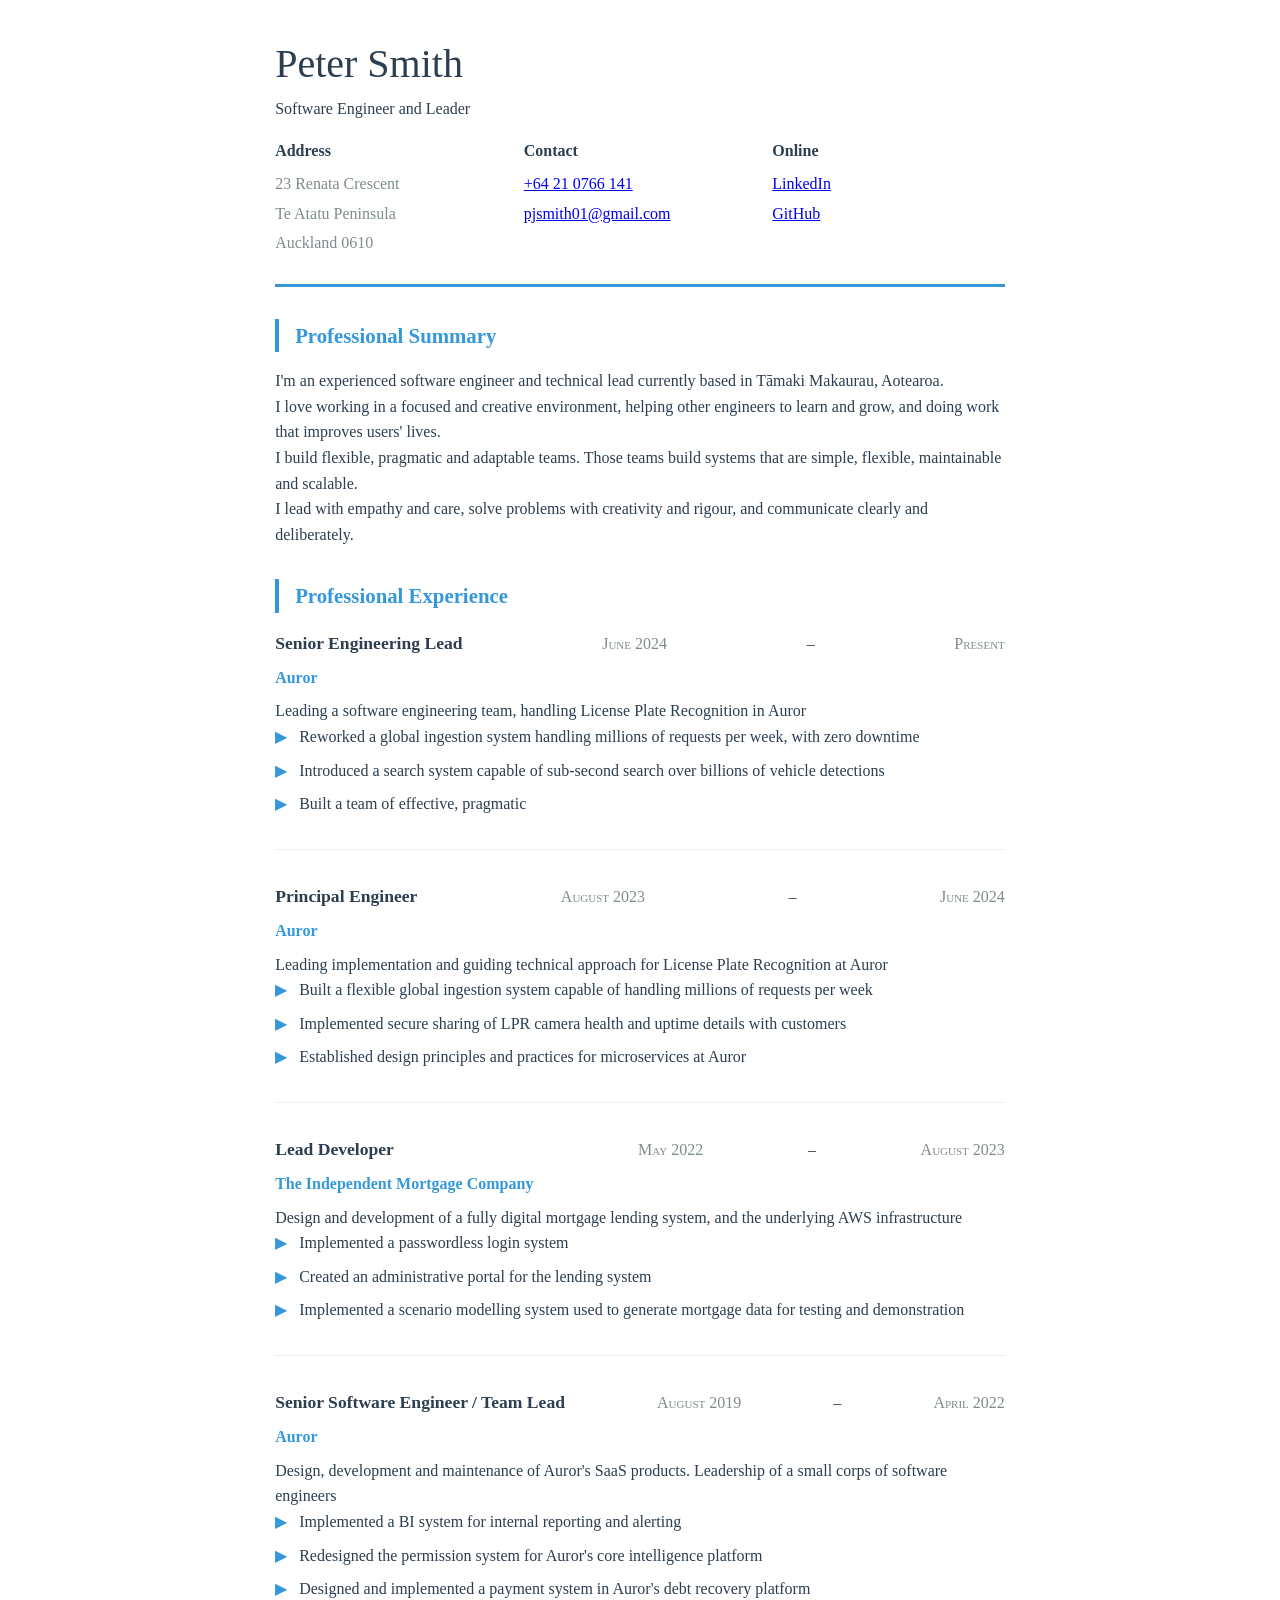
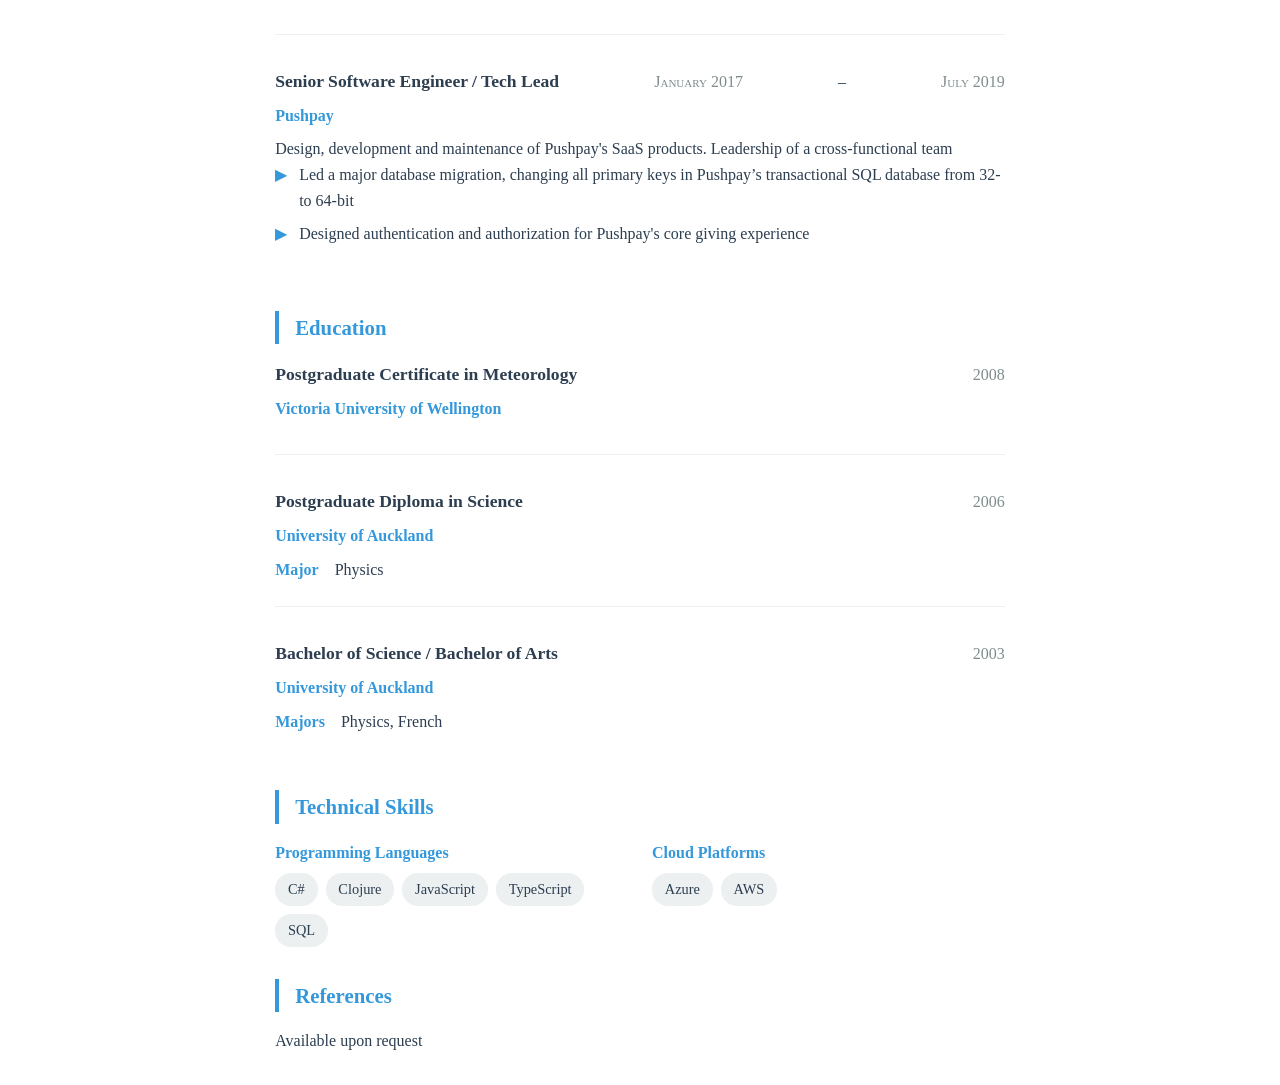
==== cv.html @ 97baf4fd "Add home page" ====
<!DOCTYPE html>
<html lang="en">
<head>
    <meta charset="UTF-8">
    <meta name="viewport" content="width=device-width, initial-scale=1.0">
    <meta name="description" content="Professional Curriculum Vitae">
    <title>Curriculum Vitae</title>
    <link rel="stylesheet" href="styles.css">
</head>
<body>
    <header>
        <h1>Peter Smith</h1>
        <p>Software Engineer and Leader</p>
        
        <div class="contact-grid">
            <address>
                <h3>Address</h3>
                <p>23 Renata Crescent</p>
                <p>Te Atatu Peninsula</p>
                <p>Auckland 0610</p>
            </address>
            
            <address>
                <h3>Contact</h3>
                <p><a href="tel:+64210766141">+64 21 0766 141</a></p>
                <p><a href="mailto:pjsmith01@gmail.com">pjsmith01@gmail.com</a></p>
            </address>
            
            <address>
                <h3>Online</h3>
                <p><a href="https://www.linkedin.com/in/peter-smith-648496133" target="_blank" rel="noopener">LinkedIn</a></p>
                <p><a href="https://github.com/pjsmith" target="_blank" rel="noopener">GitHub</a></p>
            </address>
        </div>
    </header>

    <main>
        <section>
            <h2>Professional Summary</h2>
            <p>I'm an experienced software engineer and technical lead currently based in Tāmaki Makaurau, Aotearoa.

            <p>I love working in a focused and creative environment, helping other engineers to learn and grow,
            and doing work that improves users' lives.</p>

            <p>I build flexible, pragmatic and adaptable teams. Those teams build systems that are simple, flexible, maintainable and scalable.</p>

            <p>I lead with empathy and care, solve problems with creativity and rigour, and communicate clearly and deliberately.</p>
        </section>

        <section>
            <h2>Professional Experience</h2>
            
            <article class="experience-item">
                <div class="job-header">
                    <div>
                        <h3>Senior Engineering Lead</h3>
                        <p class="company">Auror</p>
                    </div>
                    <time datetime="2024-06-01">June 2024</time>&ndash;<time>Present</time>
                </div>
                
                <p>Leading a software engineering team, handling License Plate Recognition in Auror</p>
                
                <ul class="achievements">
                    <li>Reworked a global ingestion system handling millions of requests per week, with zero downtime</li>
                    <li>Introduced a search system capable of sub-second search over billions of vehicle detections</li>
                    <li>Built a team of effective, pragmatic</li>
                </ul>
            </article>
            
            <article class="experience-item">
                <div class="job-header">
                    <div>
                        <h3>Principal Engineer</h3>
                        <p class="company">Auror</p>
                    </div>
                    <time datetime="2023-08-01">August 2023</time>&ndash;<time datetime="2024-06-01">June 2024</time>
                </div>
                
                <p>Leading implementation and guiding technical approach for License Plate Recognition at Auror</p>
                
                <ul class="achievements">
                    <li>Built a flexible global ingestion system capable of handling millions of requests per week</li>
                    <li>Implemented secure sharing of LPR camera health and uptime details with customers</li>
                    <li>Established design principles and practices for microservices at Auror</li>
                </ul>
            </article>

            <article class="experience-item">
                <div class="job-header">
                    <div>
                        <h3>Lead Developer</h3>
                        <p class="company">The Independent Mortgage Company</p>
                    </div>
                    <time datetime="2022-05-01">May 2022</time>&ndash;<time datetime="2023-08-01">August 2023</time>
                </div>
                
                <p>Design and development of a fully digital mortgage lending system, and the underlying AWS infrastructure</p>
                
                <ul class="achievements">
                    <li>Implemented a passwordless login system</li>
                    <li>Created an administrative portal for the lending system</li>
                    <li>Implemented a scenario modelling system used to generate mortgage data for testing and demonstration
</li>
                </ul>
            </article>

            <article class="experience-item">
                <div class="job-header">
                    <div>
                        <h3>Senior Software Engineer / Team Lead</h3>
                        <p class="company">Auror</p>
                    </div>
                    <time datetime="2019-08-01">August 2019</time>&ndash;<time datetime="2022-04-01">April 2022</time>
                </div>
                
                <p>Design, development and maintenance of Auror's SaaS products. Leadership of a small corps of software engineers</p>
                
                <ul class="achievements">
                    <li>Implemented a BI system for internal reporting and alerting</li>
                    <li>Redesigned the permission system for Auror's core intelligence platform</li>
                    <li>Designed and implemented a payment system in Auror's debt recovery platform</li>
                </ul>
            </article>

            <article class="experience-item">
                <div class="job-header">
                    <div>
                        <h3>Senior Software Engineer / Tech Lead</h3>
                        <p class="company">Pushpay</p>
                    </div>
                    <time datetime="2017-01-01">January 2017</time>&ndash;<time datetime="2019-07-01">July 2019</time>
                </div>
                
                <p>Design, development and maintenance of Pushpay's SaaS products. Leadership of a cross-functional team</p>
                
                <ul class="achievements">
                    <li>Led a major database migration, changing all primary keys in Pushpay’s transactional SQL database from 32- to 64-bit</li>
                    <li>Designed authentication and authorization for Pushpay's core giving experience</li>
                </ul>
            </article>
        </section>

        <section>
            <h2>Education</h2>
            
            <article class="education-item">
                <div class="edu-header">
                    <div>
                        <h3>Postgraduate Certificate in Meteorology</h3>
                        <p class="institution">Victoria University of Wellington</p>
                    </div>
                    <time datetime="2008">2008</time>
                </div>
            </article>

            <article class="education-item">
                <div class="edu-header">
                    <div>
                        <h3>Postgraduate Diploma in Science</h3>
                        <p class="institution">University of Auckland</p>
                    </div>
                    <time datetime="2006">2006</time>
                </div>
                
                <dl>
                    <dt>Major</dt>
                    <dd>Physics</dd>
                </dl>
            </article>

                <article class="education-item">
                <div class="edu-header">
                    <div>
                        <h3>Bachelor of Science / Bachelor of Arts</h3>
                        <p class="institution">University of Auckland</p>
                    </div>
                    <time datetime="2003">2003</time>
                </div>
                
                <dl>
                    <dt>Majors</dt>
                    <dd>Physics, French</dd>
                </dl>
            </article>
        </section>

        <section>
            <h2>Technical Skills</h2>
            
            <div class="skills-grid">
                <div class="skill-category">
                    <h3>Programming Languages</h3>
                    <ul class="skill-list">
                        <li>C#</li>
                        <li>Clojure</li>
                        <li>JavaScript</li>
                        <li>TypeScript</li>
                        <li>SQL</li>
                    </ul>
                </div>
                
                <div class="skill-category">
                    <h3>Cloud Platforms</h3>
                    <ul class="skill-list">
                        <li>Azure</li>
                        <li>AWS</li>
                    </ul>
                </div>
            </div>
        </section>

        <section>
            <h2>References</h2>
            <p>Available upon request</p>
        </section>
    </main>
</body>
</html>
---- styles.css ----
:root {
    --primary-color: #2c3e50;
    --accent-color: #3498db;
    --text-light: #7f8c8d;
    --border-color: #ecf0f1;
}

* {
    margin: 0;
    padding: 0;
    box-sizing: border-box;
}

body {
    font-family: Georgia, serif;
    line-height: 1.6;
    color: var(--primary-color);
    max-width: 210mm;
    margin: 0 auto;
    padding: 2rem;
}

header {
    border-bottom: 3px solid var(--accent-color);
    padding-bottom: 1.5rem;
    margin-bottom: 2rem;
}

h1 {
    font-size: 2.5rem;
    font-weight: normal;
}

h2 {
    color: var(--accent-color);
    font-size: 1.3rem;
    margin: 2rem 0 1rem;
    border-left: 4px solid var(--accent-color);
    padding-left: 1rem;
}

h3 {
    font-size: 1.1rem;
    margin-bottom: 0.5rem;
}

address {
    font-style: normal;
    color: var(--text-light);
}

address h3 {
    color: var(--primary-color);
    font-size: 1rem;
    margin-bottom: 0.5rem;
}

address p {
    margin-bottom: 0.25rem;
}

.contact-grid {
    display: grid;
    grid-template-columns: repeat(auto-fit, minmax(200px, 1fr));
    gap: 1rem;
    margin-top: 1rem;
}

.experience-item, .education-item {
    margin-bottom: 2rem;
    padding-bottom: 1.5rem;
    border-bottom: 1px solid var(--border-color);
}

.experience-item:last-child, .education-item:last-child {
    border-bottom: none;
}

.job-header, .edu-header {
    display: flex;
    justify-content: space-between;
    align-items: baseline;
    flex-wrap: wrap;
    gap: 1rem;
    margin-bottom: 0.5rem;
}

.company, .institution {
    color: var(--accent-color);
    font-weight: 600;
}

time {
    color: var(--text-light);
    font-variant: small-caps;
}

.skills-grid {
    display: grid;
    grid-template-columns: repeat(auto-fit, minmax(200px, 1fr));
    gap: 1.5rem;
}

.skill-category h3 {
    color: var(--accent-color);
    font-size: 1rem;
    margin-bottom: 0.5rem;
}

.skill-list {
    list-style: none;
    display: flex;
    flex-wrap: wrap;
    gap: 0.5rem;
}

.skill-list li {
    background: var(--border-color);
    padding: 0.3rem 0.8rem;
    border-radius: 1rem;
    font-size: 0.9rem;
}

dl {
    display: grid;
    grid-template-columns: auto 1fr;
    gap: 0.5rem 1rem;
}

dt {
    font-weight: 600;
    color: var(--accent-color);
}

.achievements {
    list-style: none;
}

.achievements li {
    position: relative;
    padding-left: 1.5rem;
    margin-bottom: 0.5rem;
}

.achievements li::before {
    content: '▶';
    position: absolute;
    left: 0;
    color: var(--accent-color);
}

@media print {
    body { padding: 0; max-width: none; }
    h2 { break-after: avoid; }
    .experience-item, .education-item { break-inside: avoid; }
}

@media (max-width: 768px) {
    body { padding: 1rem; }
    h1 { font-size: 2rem; }
    .job-header, .edu-header { flex-direction: column; align-items: flex-start; }
}
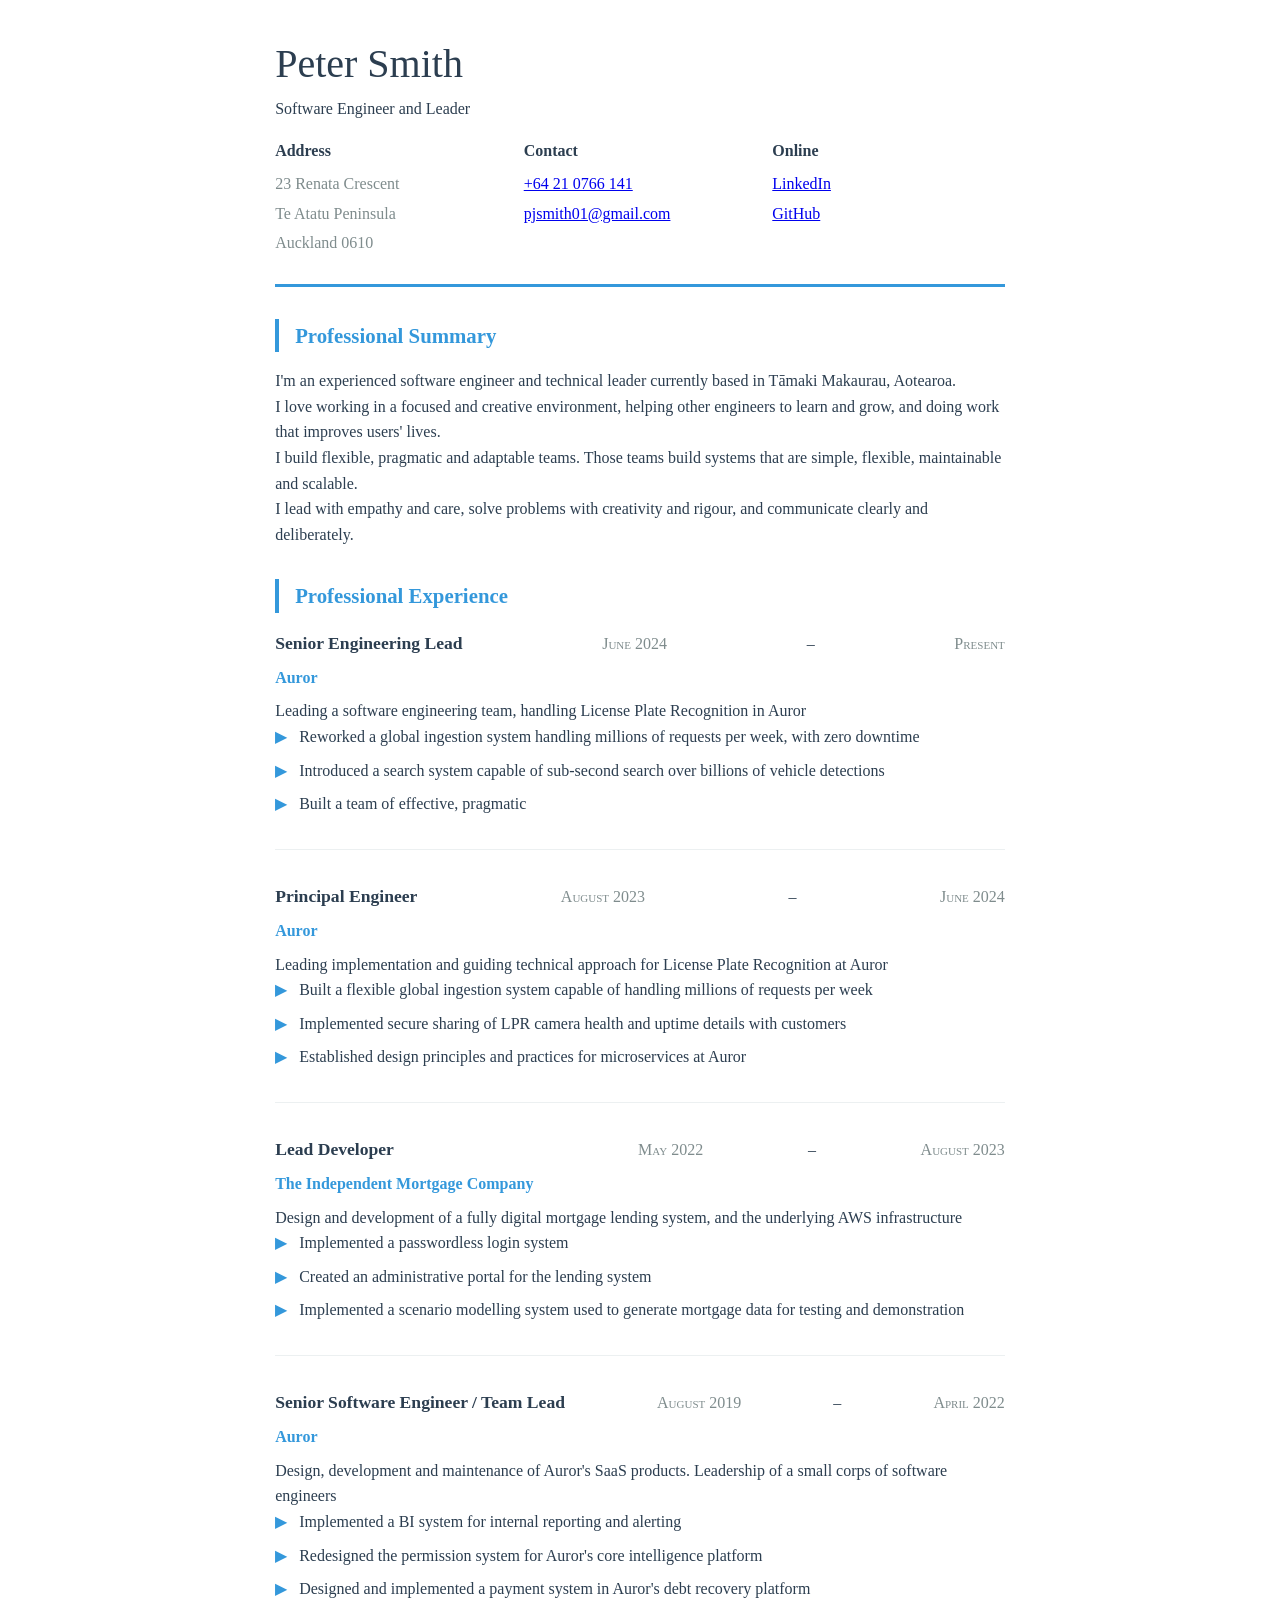
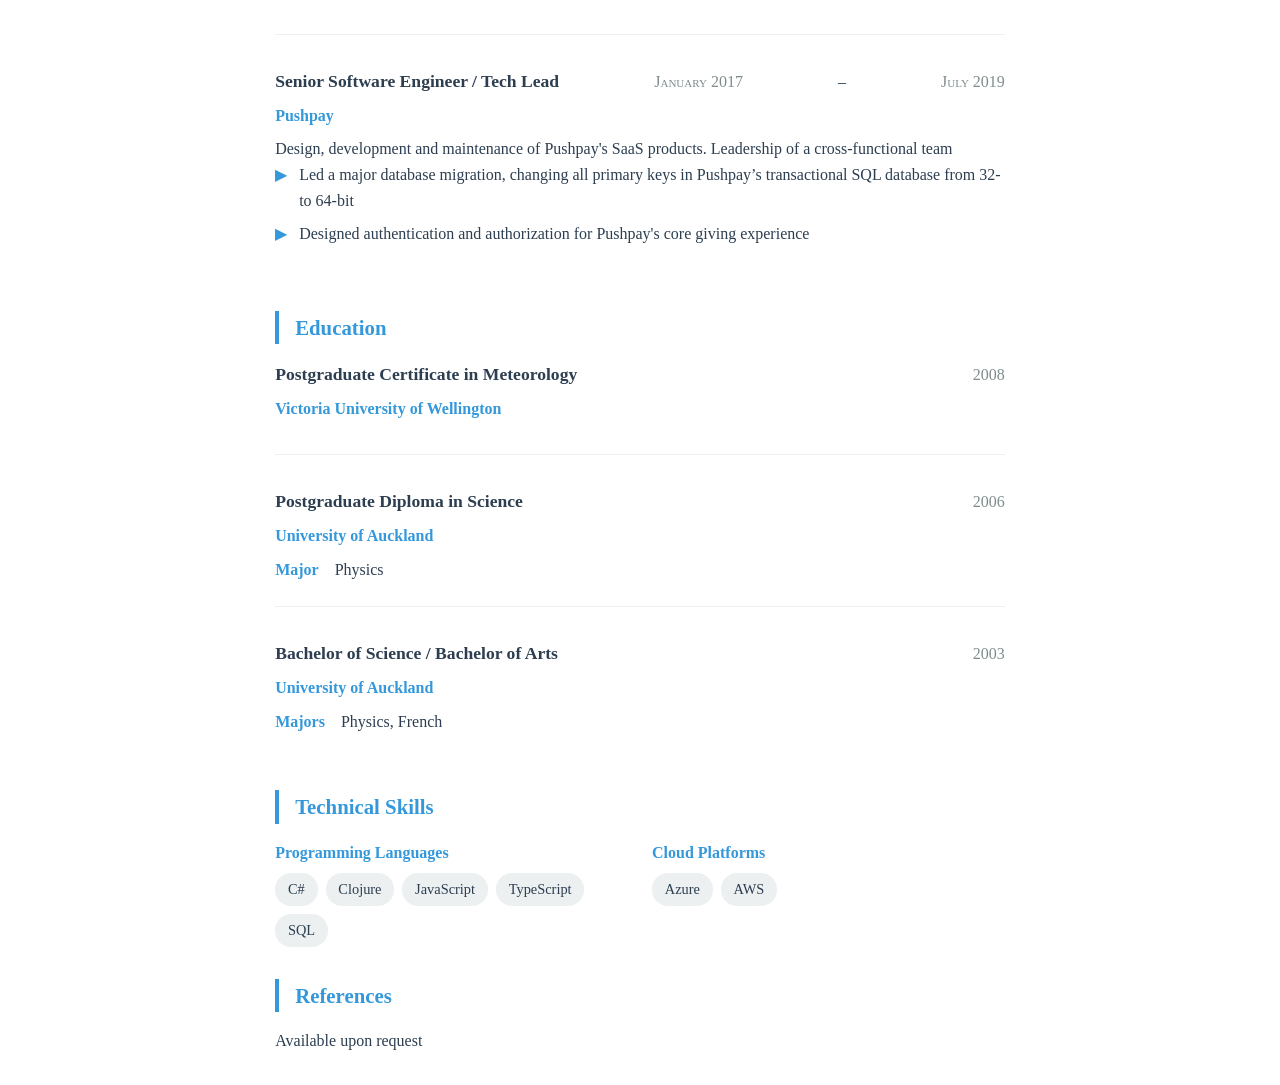
==== commit e0e66420: "Leader not lead" ====
--- a/cv.html
+++ b/cv.html
@@ -37,7 +37,7 @@
     <main>
         <section>
             <h2>Professional Summary</h2>
-            <p>I'm an experienced software engineer and technical lead currently based in Tāmaki Makaurau, Aotearoa.
+            <p>I'm an experienced software engineer and technical leader currently based in Tāmaki Makaurau, Aotearoa.
 
             <p>I love working in a focused and creative environment, helping other engineers to learn and grow,
             and doing work that improves users' lives.</p>
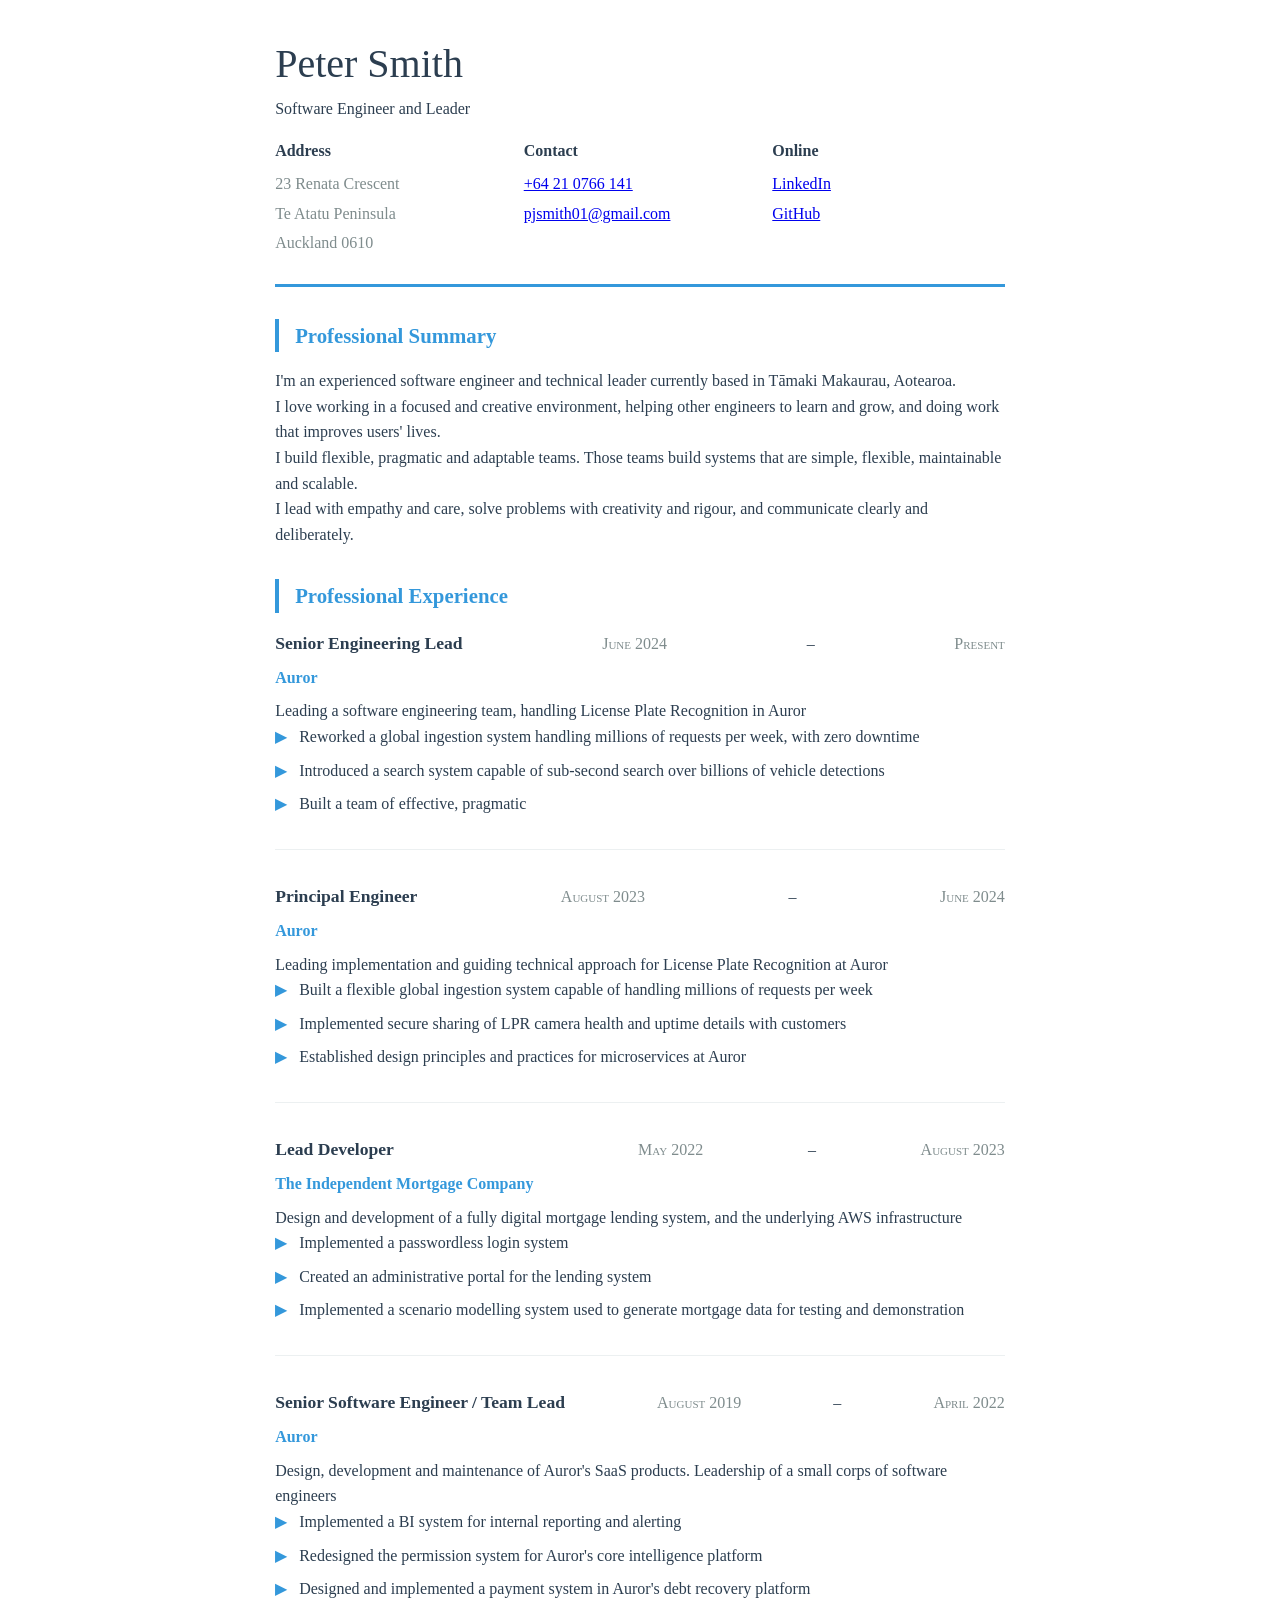
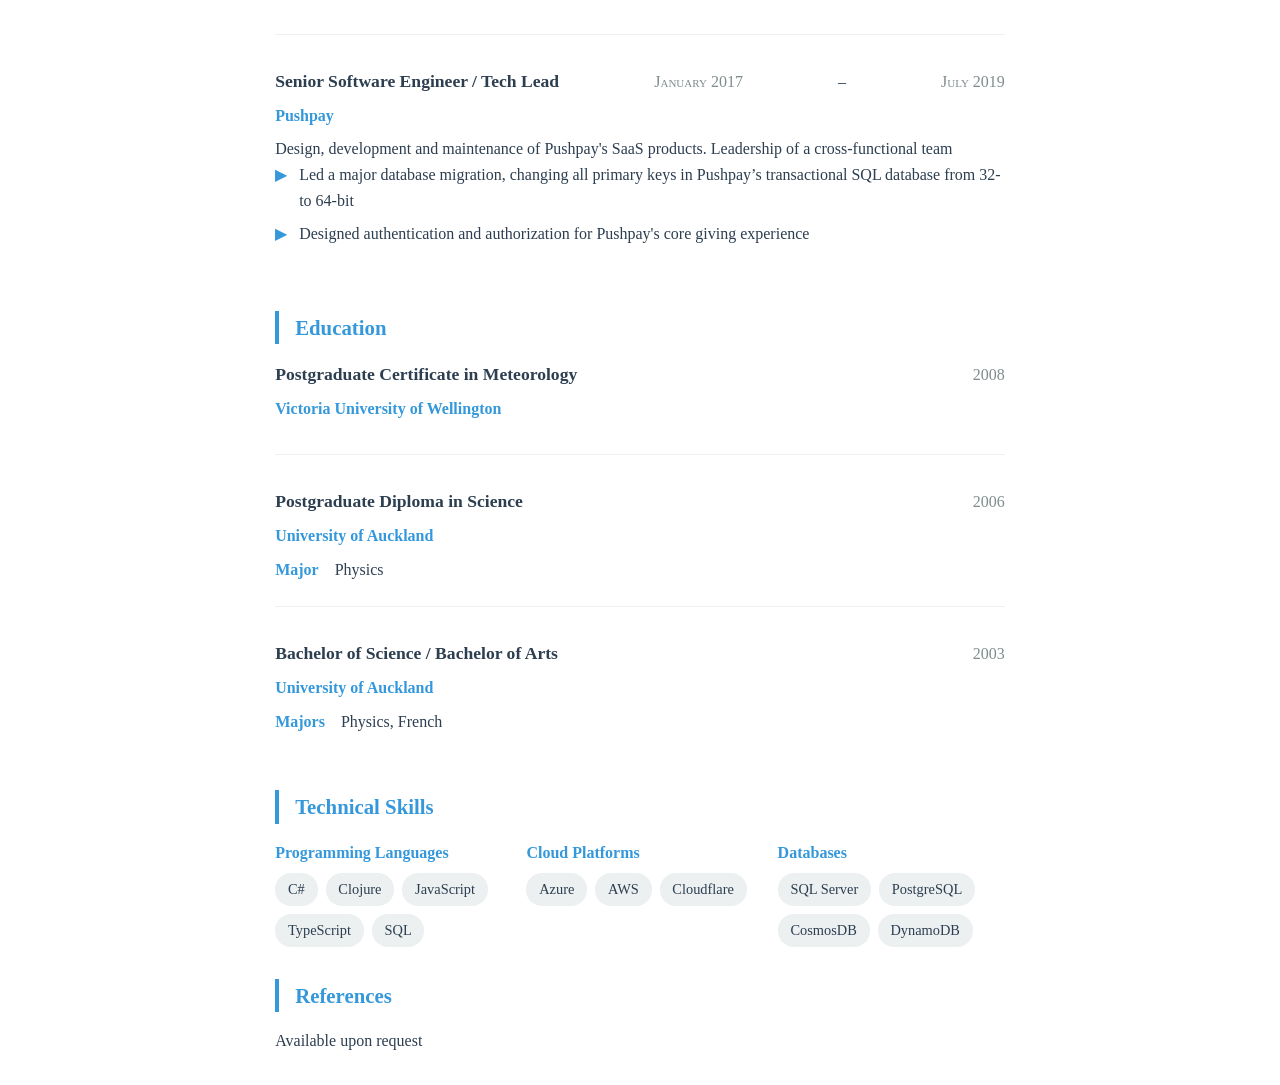
==== commit 01047b14: "Add a new section to the skills grid" ====
--- a/cv.html
+++ b/cv.html
@@ -205,6 +205,17 @@
                     <ul class="skill-list">
                         <li>Azure</li>
                         <li>AWS</li>
+                        <li>Cloudflare</li>
+                    </ul>
+                </div>
+
+                <div class="skill-category">
+                    <h3>Databases</h3>
+                    <ul class="skill-list">
+                        <li>SQL Server</li>
+                        <li>PostgreSQL</li>
+                        <li>CosmosDB</li>
+                        <li>DynamoDB</li>
                     </ul>
                 </div>
             </div>
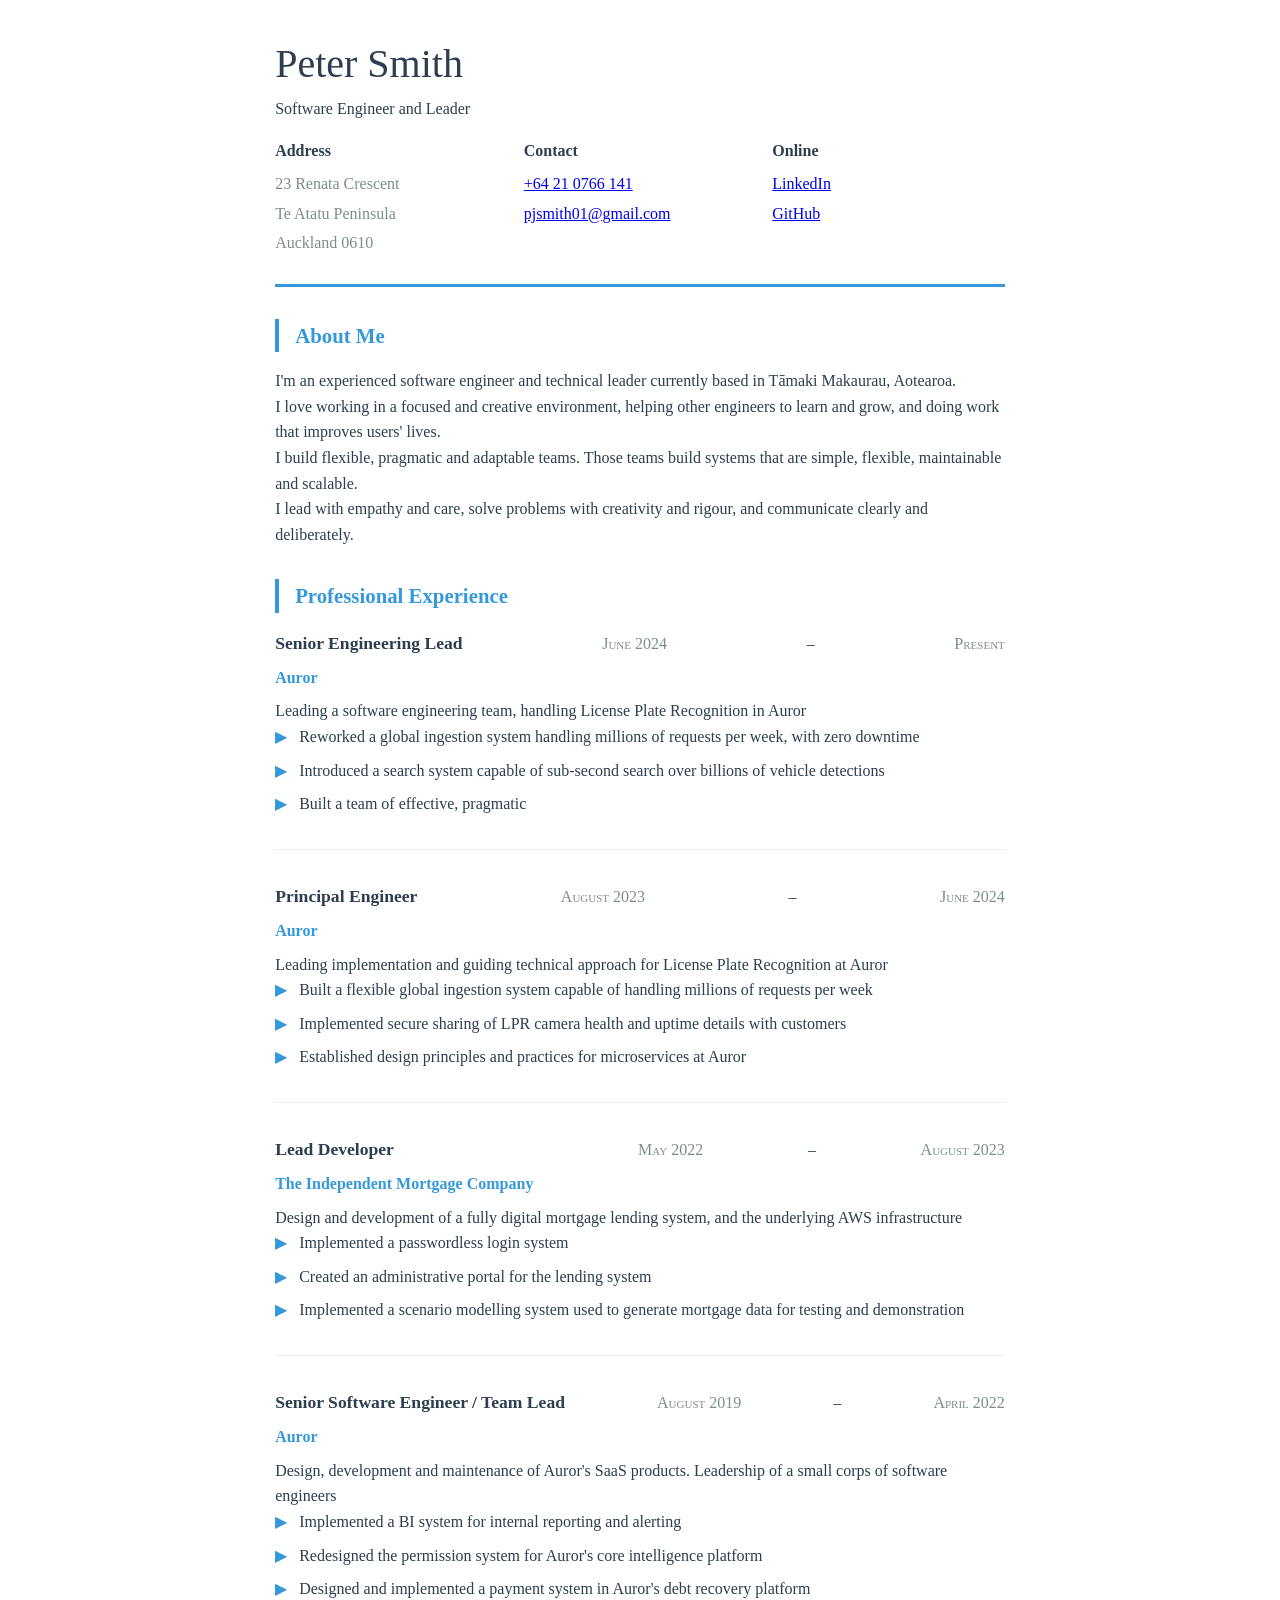
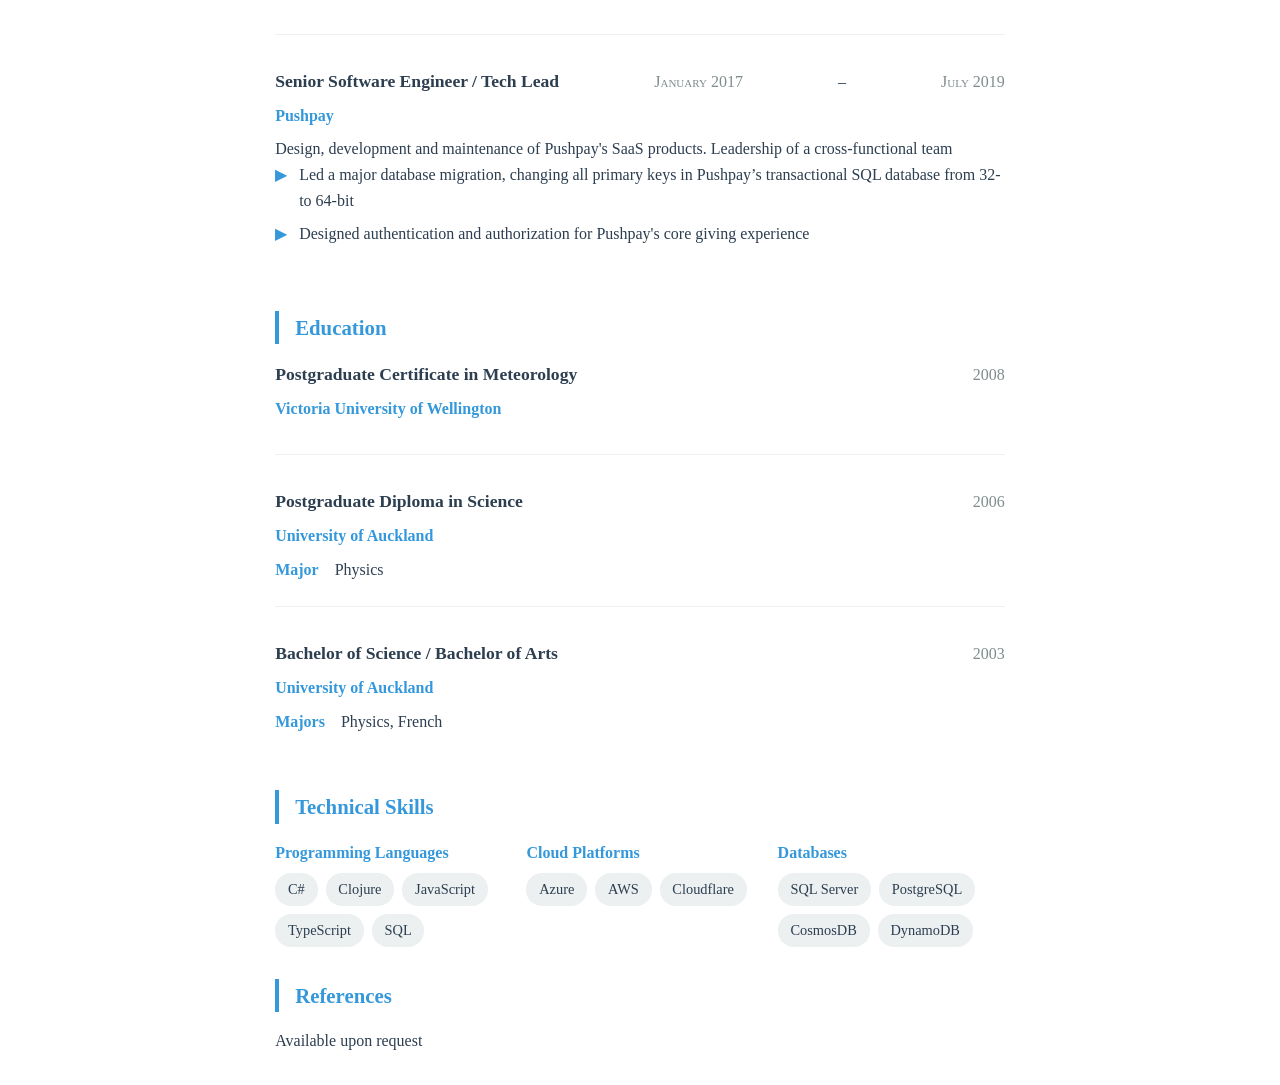
==== commit a2d6b4b2: "Rename personal statement section" ====
--- a/cv.html
+++ b/cv.html
@@ -36,7 +36,7 @@
 
     <main>
         <section>
-            <h2>Professional Summary</h2>
+            <h2>About Me</h2>
             <p>I'm an experienced software engineer and technical leader currently based in Tāmaki Makaurau, Aotearoa.
 
             <p>I love working in a focused and creative environment, helping other engineers to learn and grow,
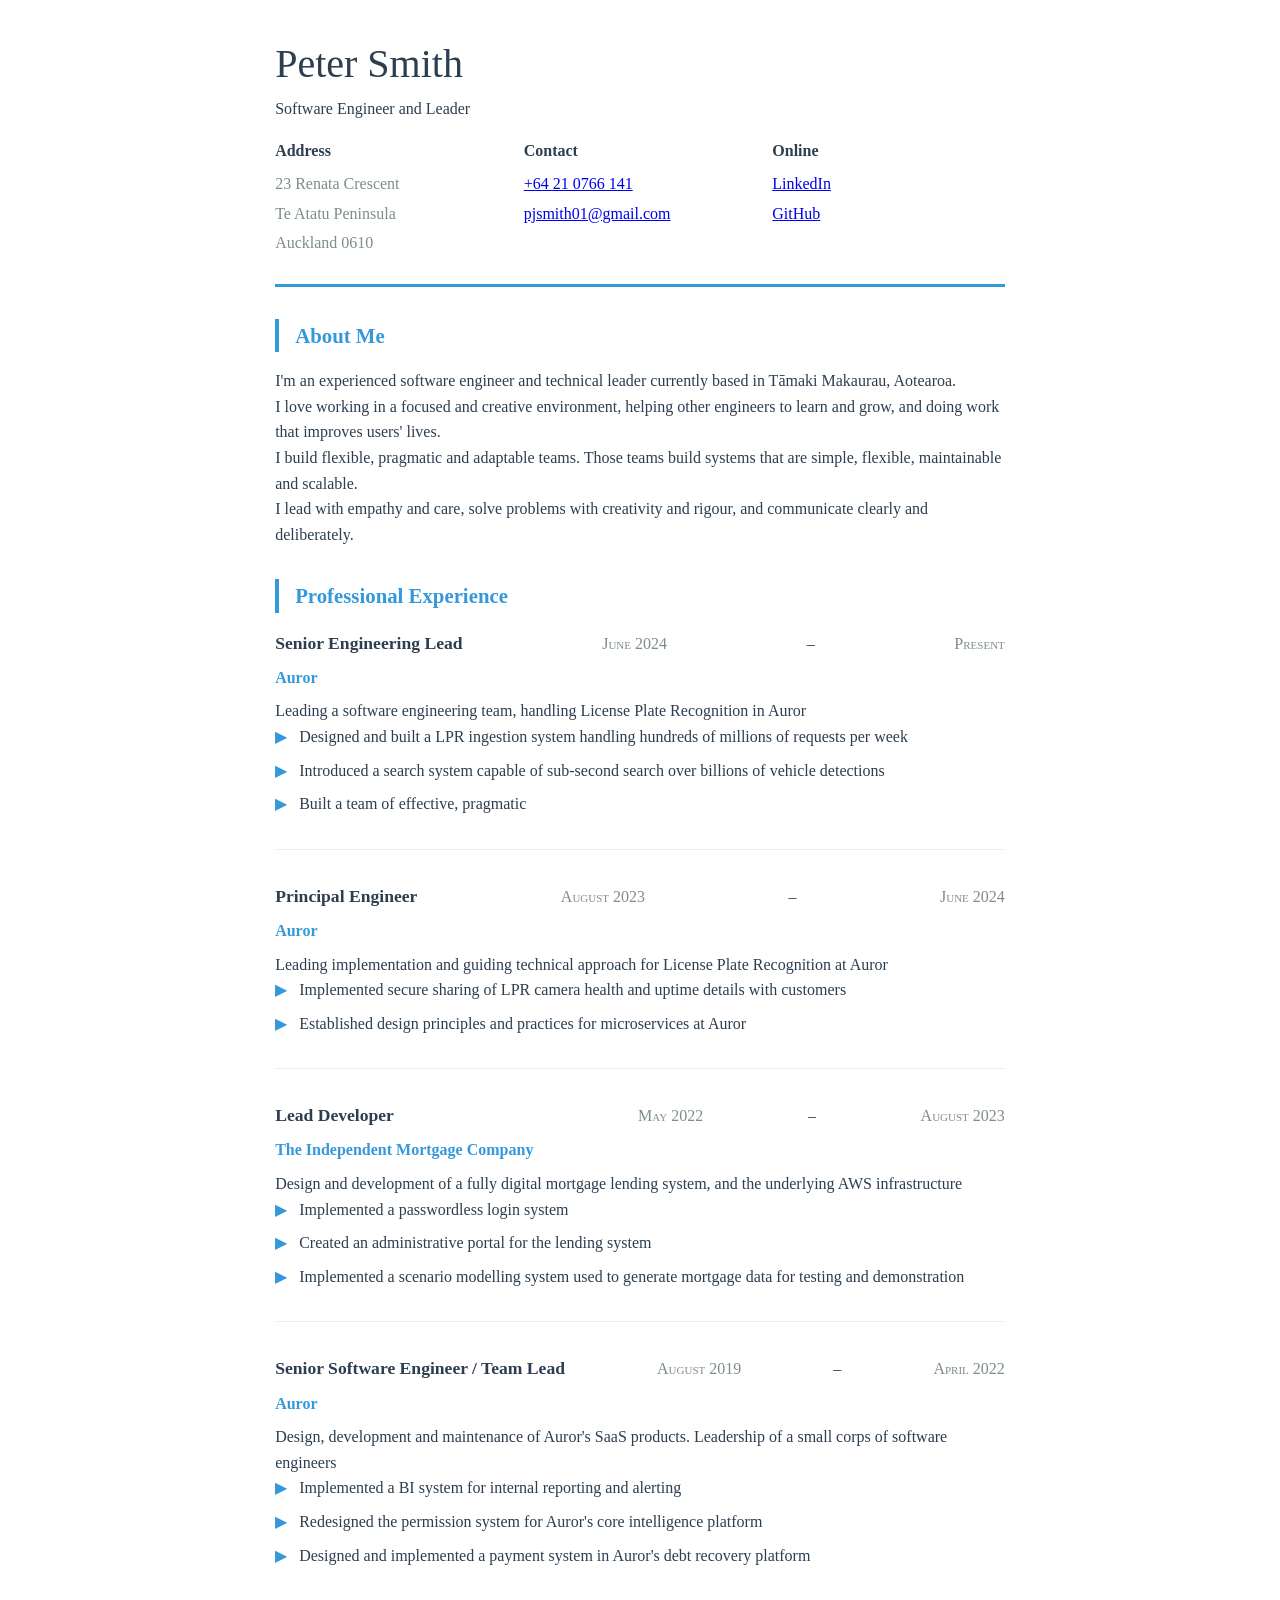
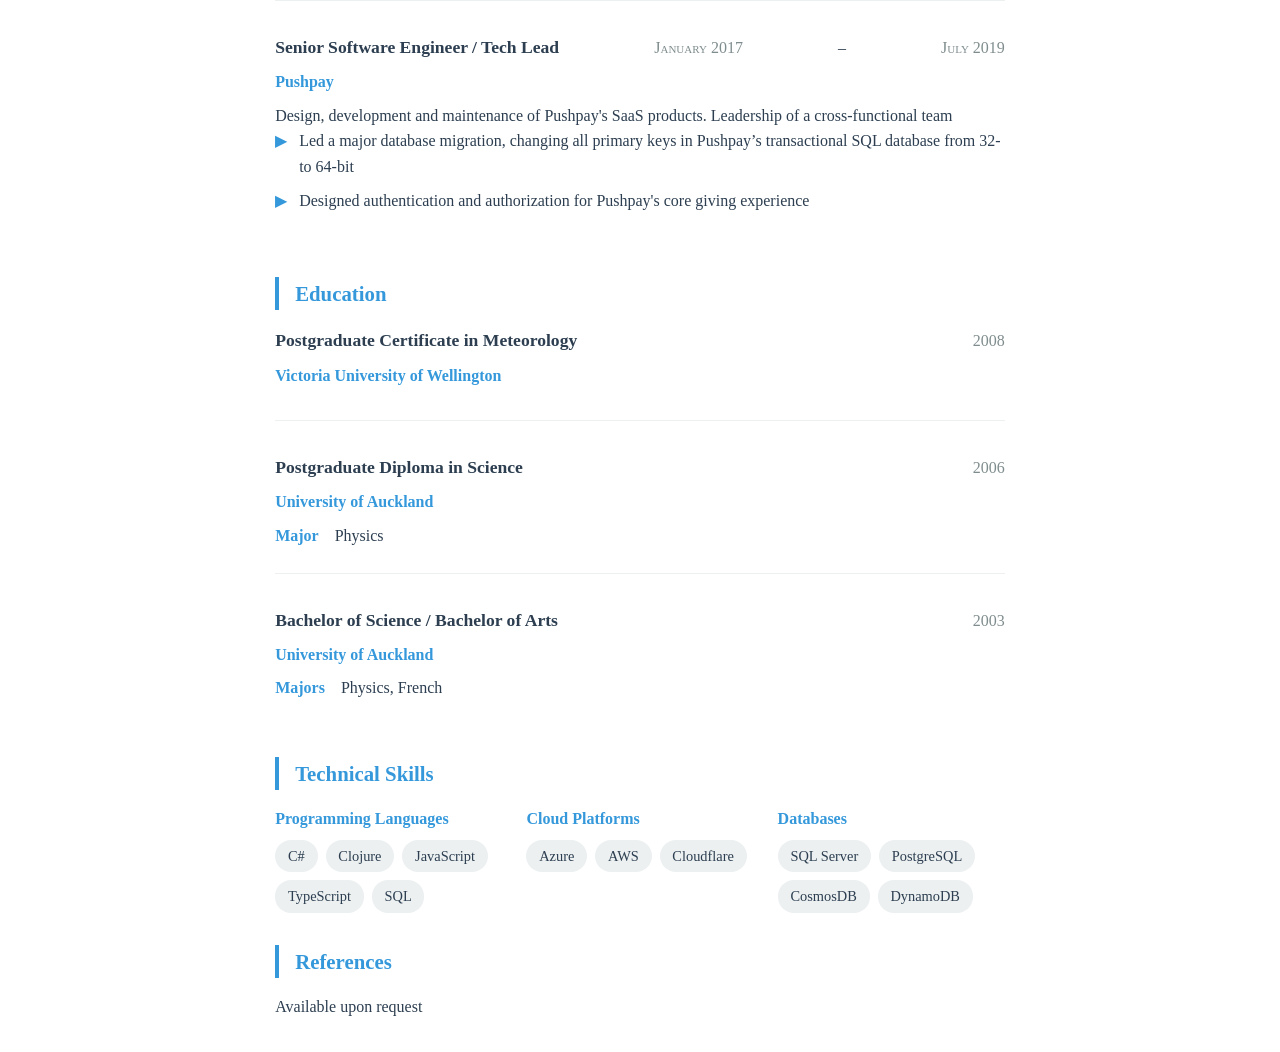
==== commit ff9b2595: "Rework the description of the LPR pipeline" ====
--- a/cv.html
+++ b/cv.html
@@ -62,7 +62,7 @@
                 <p>Leading a software engineering team, handling License Plate Recognition in Auror</p>
                 
                 <ul class="achievements">
-                    <li>Reworked a global ingestion system handling millions of requests per week, with zero downtime</li>
+                    <li>Designed and built a LPR ingestion system handling hundreds of millions of requests per week</li>
                     <li>Introduced a search system capable of sub-second search over billions of vehicle detections</li>
                     <li>Built a team of effective, pragmatic</li>
                 </ul>
@@ -80,7 +80,6 @@
                 <p>Leading implementation and guiding technical approach for License Plate Recognition at Auror</p>
                 
                 <ul class="achievements">
-                    <li>Built a flexible global ingestion system capable of handling millions of requests per week</li>
                     <li>Implemented secure sharing of LPR camera health and uptime details with customers</li>
                     <li>Established design principles and practices for microservices at Auror</li>
                 </ul>
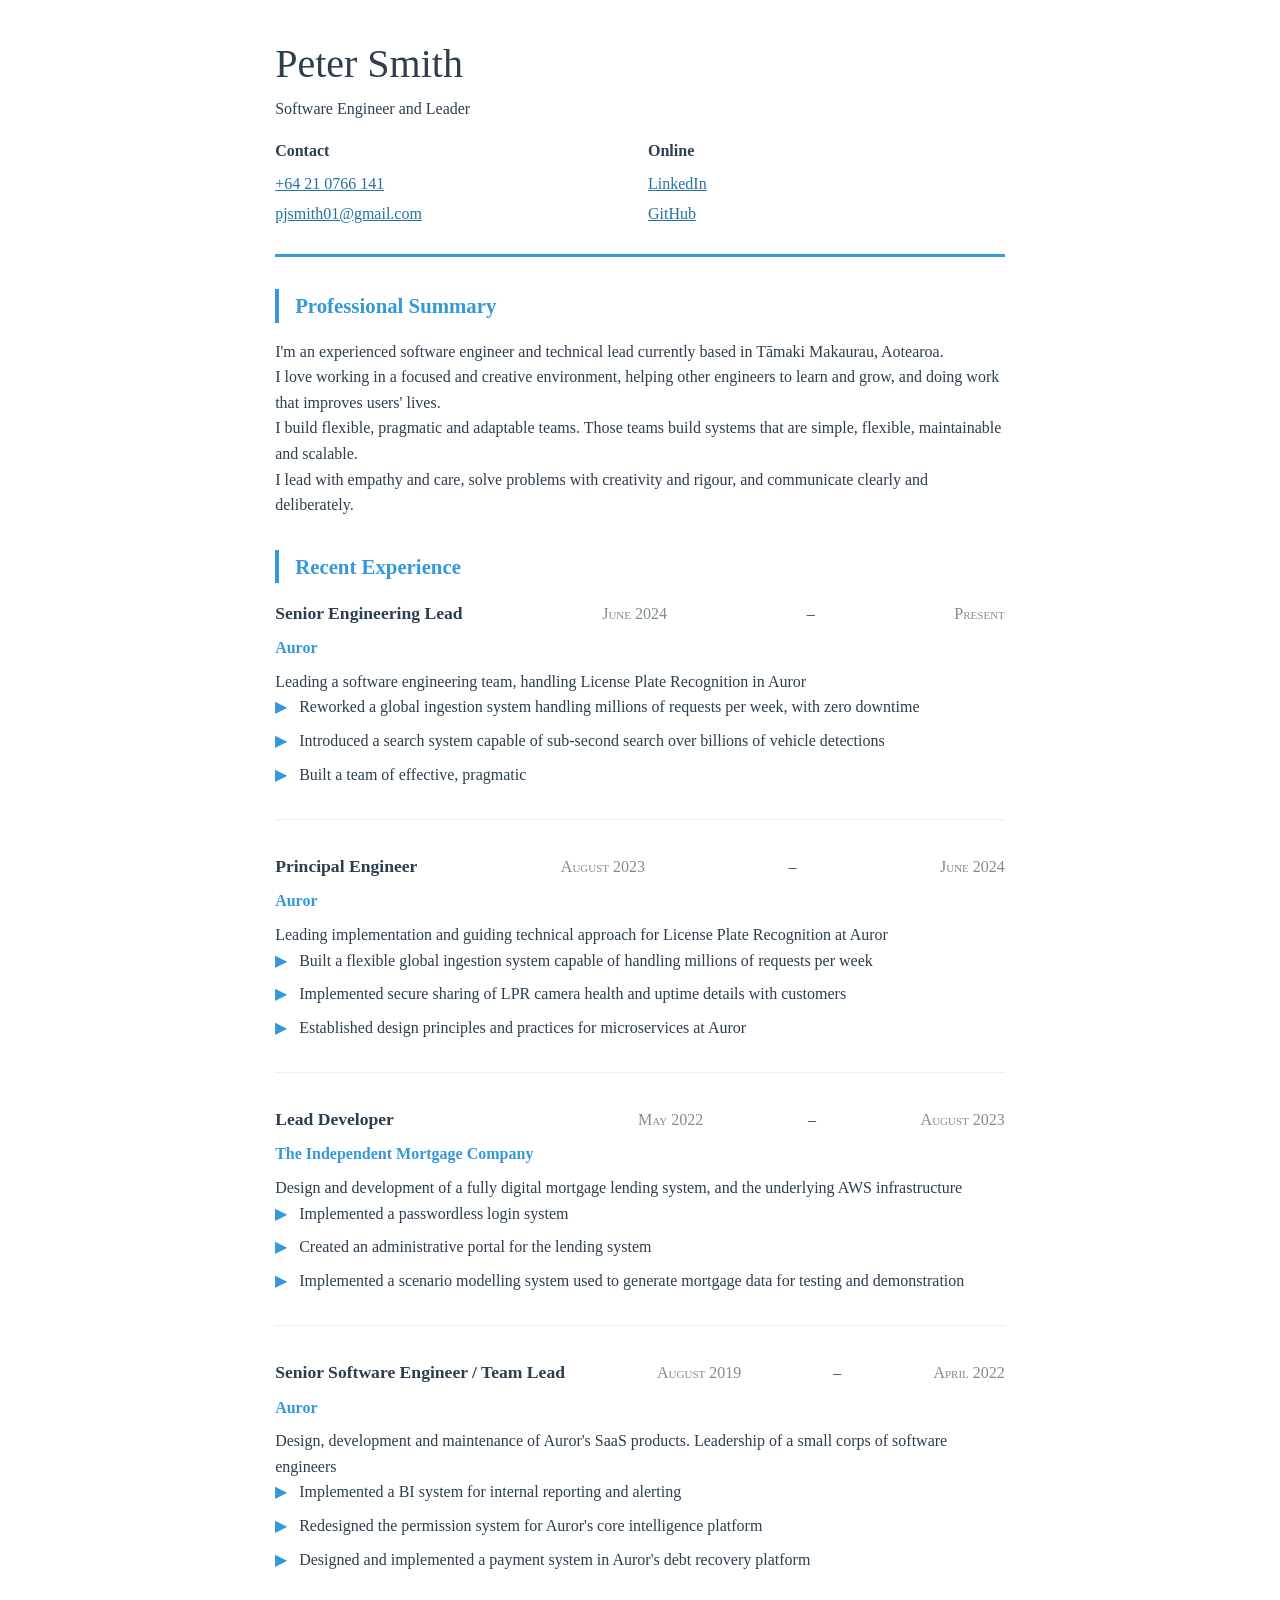
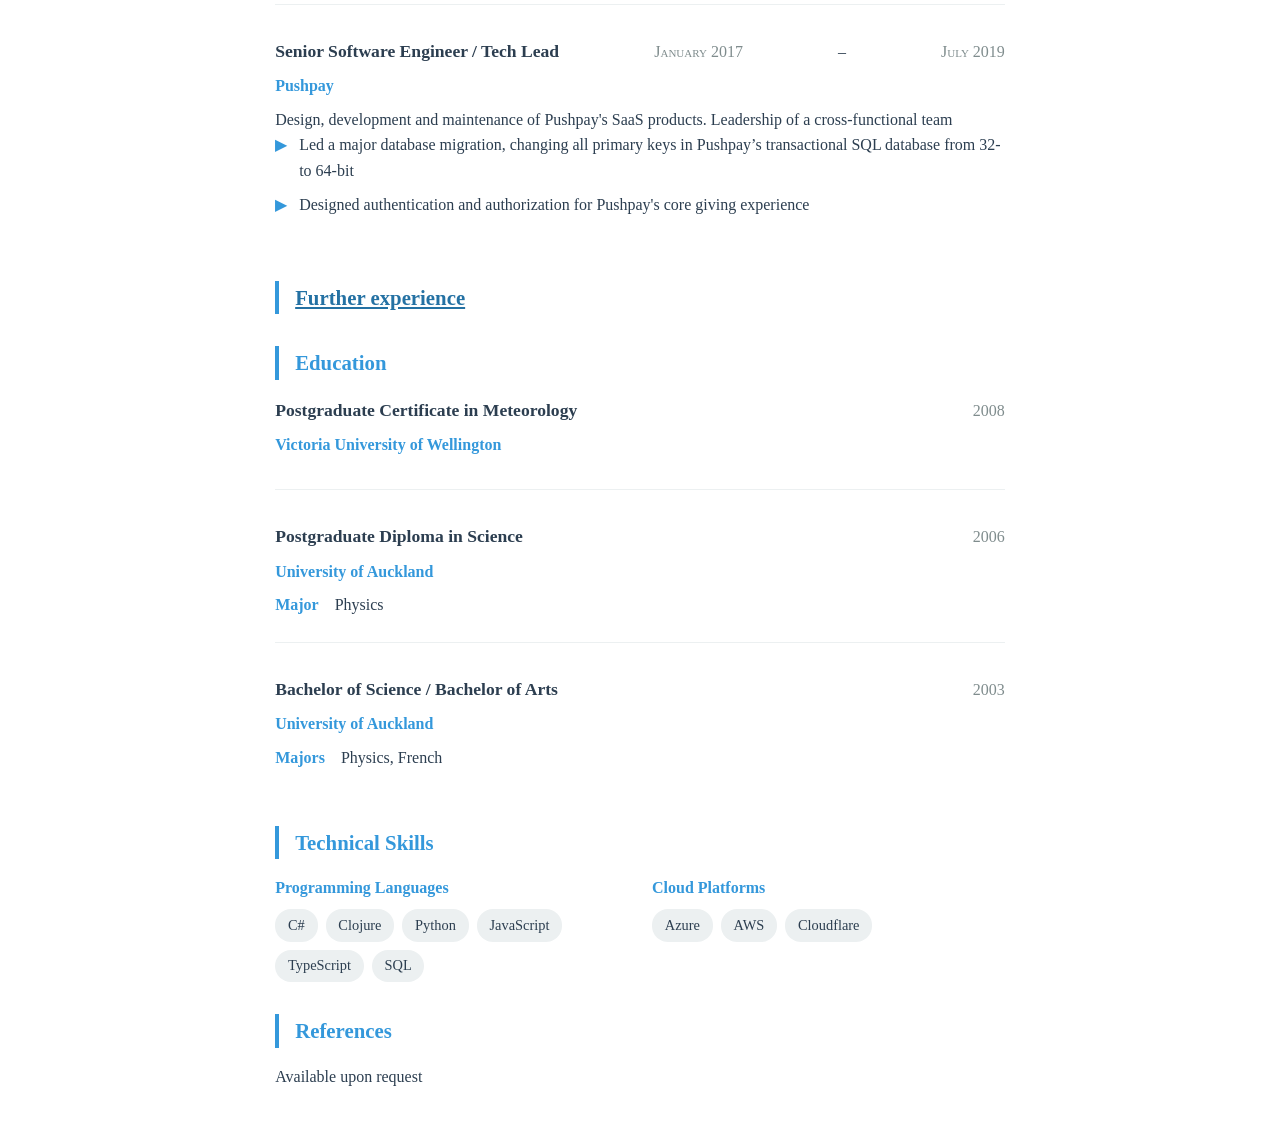
==== commit 3576fe45: "Add extra experience section and improve styling slightly" ====
--- a/cv.html
+++ b/cv.html
@@ -14,13 +14,6 @@
         
         <div class="contact-grid">
             <address>
-                <h3>Address</h3>
-                <p>23 Renata Crescent</p>
-                <p>Te Atatu Peninsula</p>
-                <p>Auckland 0610</p>
-            </address>
-            
-            <address>
                 <h3>Contact</h3>
                 <p><a href="tel:+64210766141">+64 21 0766 141</a></p>
                 <p><a href="mailto:pjsmith01@gmail.com">pjsmith01@gmail.com</a></p>
@@ -36,8 +29,8 @@
 
     <main>
         <section>
-            <h2>About Me</h2>
-            <p>I'm an experienced software engineer and technical leader currently based in Tāmaki Makaurau, Aotearoa.
+            <h2>Professional Summary</h2>
+            <p>I'm an experienced software engineer and technical lead currently based in Tāmaki Makaurau, Aotearoa.
 
             <p>I love working in a focused and creative environment, helping other engineers to learn and grow,
             and doing work that improves users' lives.</p>
@@ -48,7 +41,7 @@
         </section>
 
         <section>
-            <h2>Professional Experience</h2>
+            <h2>Recent Experience</h2>
             
             <article class="experience-item">
                 <div class="job-header">
@@ -62,7 +55,7 @@
                 <p>Leading a software engineering team, handling License Plate Recognition in Auror</p>
                 
                 <ul class="achievements">
-                    <li>Designed and built a LPR ingestion system handling hundreds of millions of requests per week</li>
+                    <li>Reworked a global ingestion system handling millions of requests per week, with zero downtime</li>
                     <li>Introduced a search system capable of sub-second search over billions of vehicle detections</li>
                     <li>Built a team of effective, pragmatic</li>
                 </ul>
@@ -80,6 +73,7 @@
                 <p>Leading implementation and guiding technical approach for License Plate Recognition at Auror</p>
                 
                 <ul class="achievements">
+                    <li>Built a flexible global ingestion system capable of handling millions of requests per week</li>
                     <li>Implemented secure sharing of LPR camera health and uptime details with customers</li>
                     <li>Established design principles and practices for microservices at Auror</li>
                 </ul>
@@ -139,7 +133,13 @@
                 </ul>
             </article>
         </section>
-
+        <section>
+            <h2>
+                <a href="experience.html">
+                    Further experience
+                </a>
+            </h2>
+        </section>
         <section>
             <h2>Education</h2>
             
@@ -193,6 +193,7 @@
                     <ul class="skill-list">
                         <li>C#</li>
                         <li>Clojure</li>
+                        <li>Python</li>
                         <li>JavaScript</li>
                         <li>TypeScript</li>
                         <li>SQL</li>
@@ -207,16 +208,6 @@
                         <li>Cloudflare</li>
                     </ul>
                 </div>
-
-                <div class="skill-category">
-                    <h3>Databases</h3>
-                    <ul class="skill-list">
-                        <li>SQL Server</li>
-                        <li>PostgreSQL</li>
-                        <li>CosmosDB</li>
-                        <li>DynamoDB</li>
-                    </ul>
-                </div>
             </div>
         </section>
 
--- a/styles.css
+++ b/styles.css
@@ -1,6 +1,7 @@
 :root {
     --primary-color: #2c3e50;
     --accent-color: #3498db;
+    --link-color: #2471a3;
     --text-light: #7f8c8d;
     --border-color: #ecf0f1;
 }
@@ -37,6 +38,12 @@
     margin: 2rem 0 1rem;
     border-left: 4px solid var(--accent-color);
     padding-left: 1rem;
+}
+
+a {
+    color: var(--link-color);
+    text-decoration: underline;
+    text-decoration-color: var(--link-color);
 }
 
 h3 {
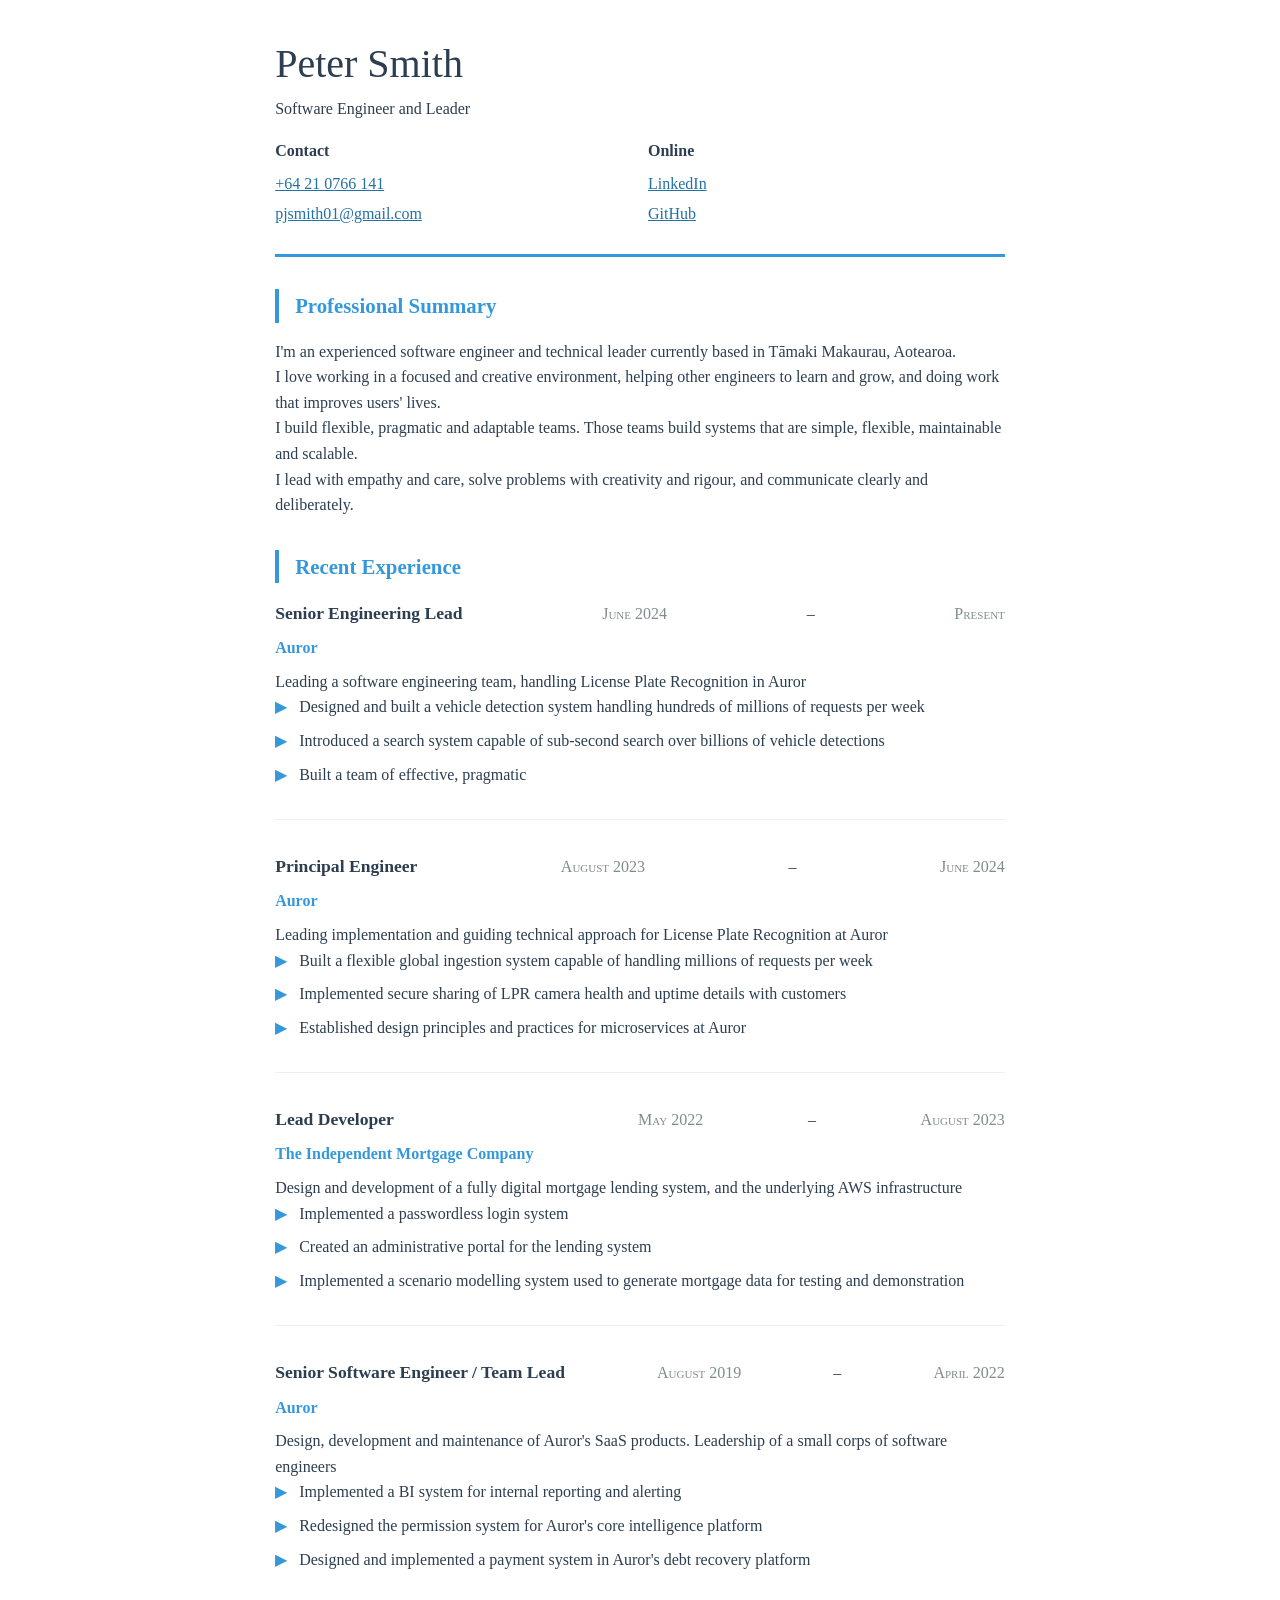
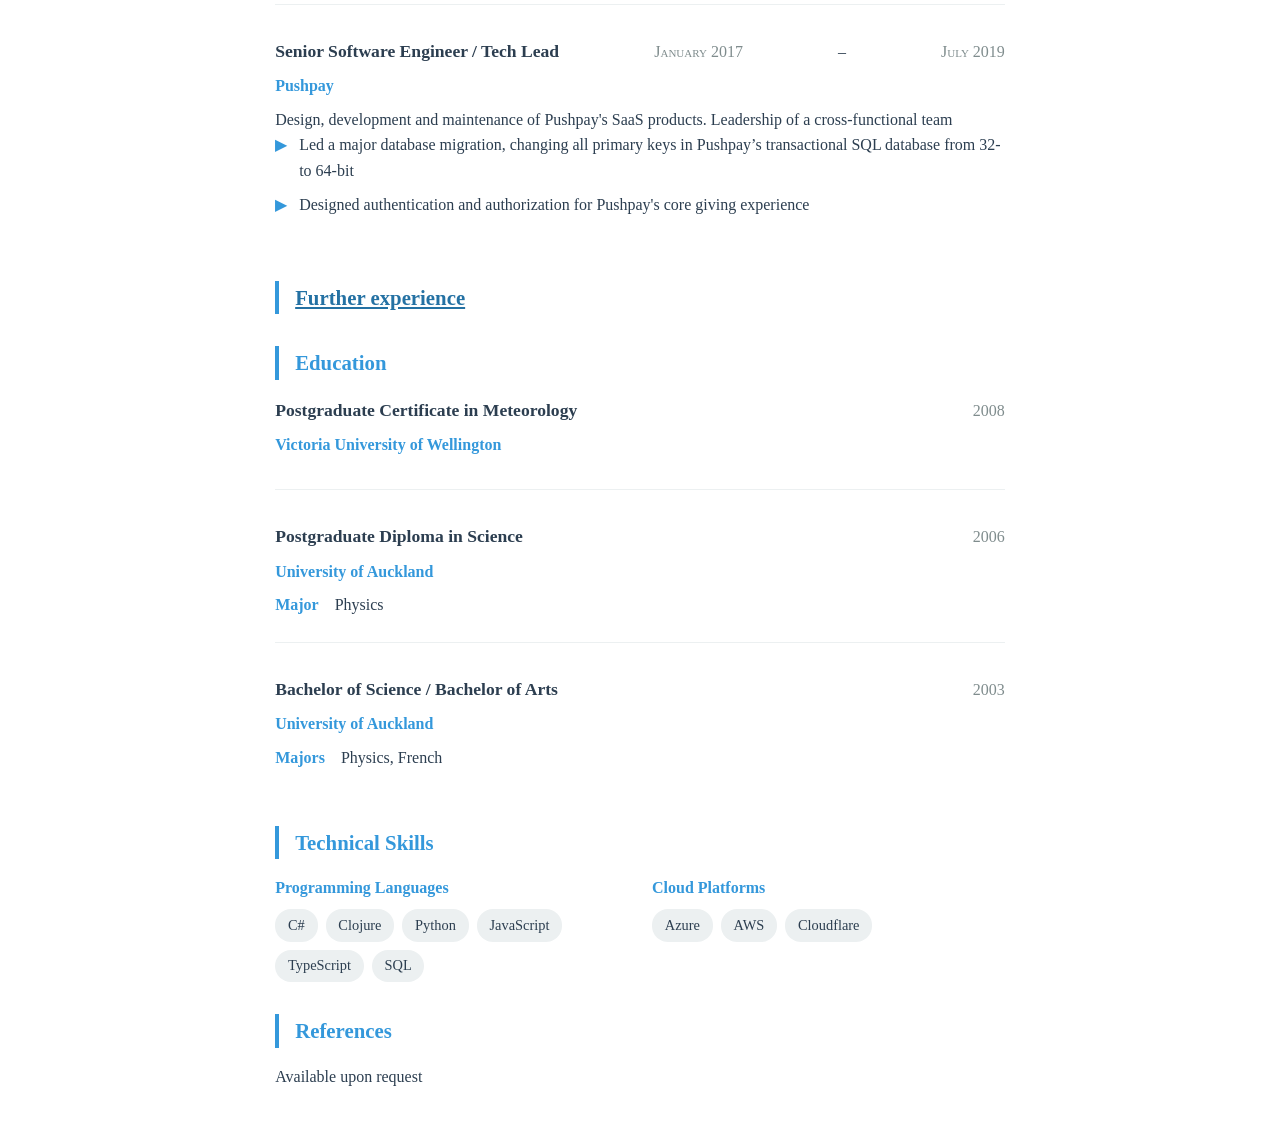
==== commit 9424d7a8: "Tweak wording" ====
--- a/cv.html
+++ b/cv.html
@@ -30,7 +30,7 @@
     <main>
         <section>
             <h2>Professional Summary</h2>
-            <p>I'm an experienced software engineer and technical lead currently based in Tāmaki Makaurau, Aotearoa.
+            <p>I'm an experienced software engineer and technical leader currently based in Tāmaki Makaurau, Aotearoa.
 
             <p>I love working in a focused and creative environment, helping other engineers to learn and grow,
             and doing work that improves users' lives.</p>
@@ -55,7 +55,7 @@
                 <p>Leading a software engineering team, handling License Plate Recognition in Auror</p>
                 
                 <ul class="achievements">
-                    <li>Reworked a global ingestion system handling millions of requests per week, with zero downtime</li>
+                    <li>Designed and built a vehicle detection system handling hundreds of millions of requests per week</li>
                     <li>Introduced a search system capable of sub-second search over billions of vehicle detections</li>
                     <li>Built a team of effective, pragmatic</li>
                 </ul>
